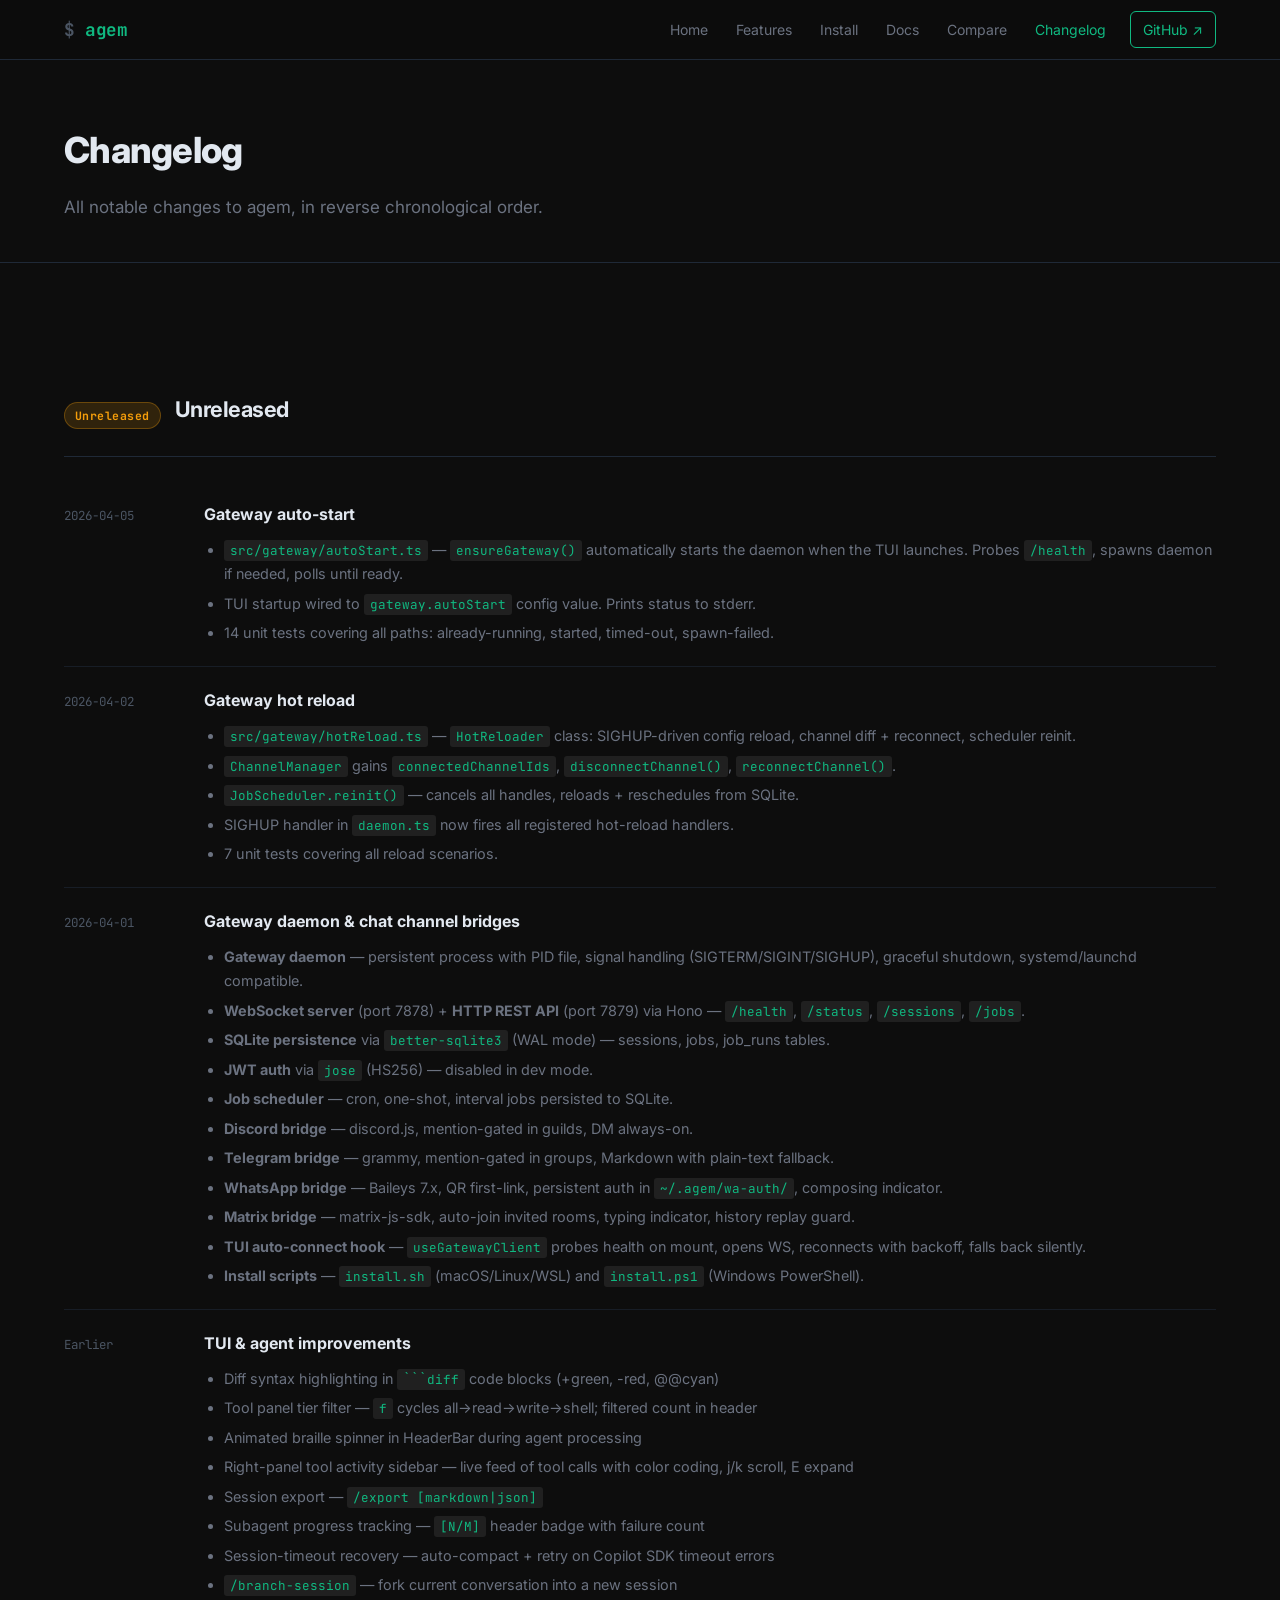
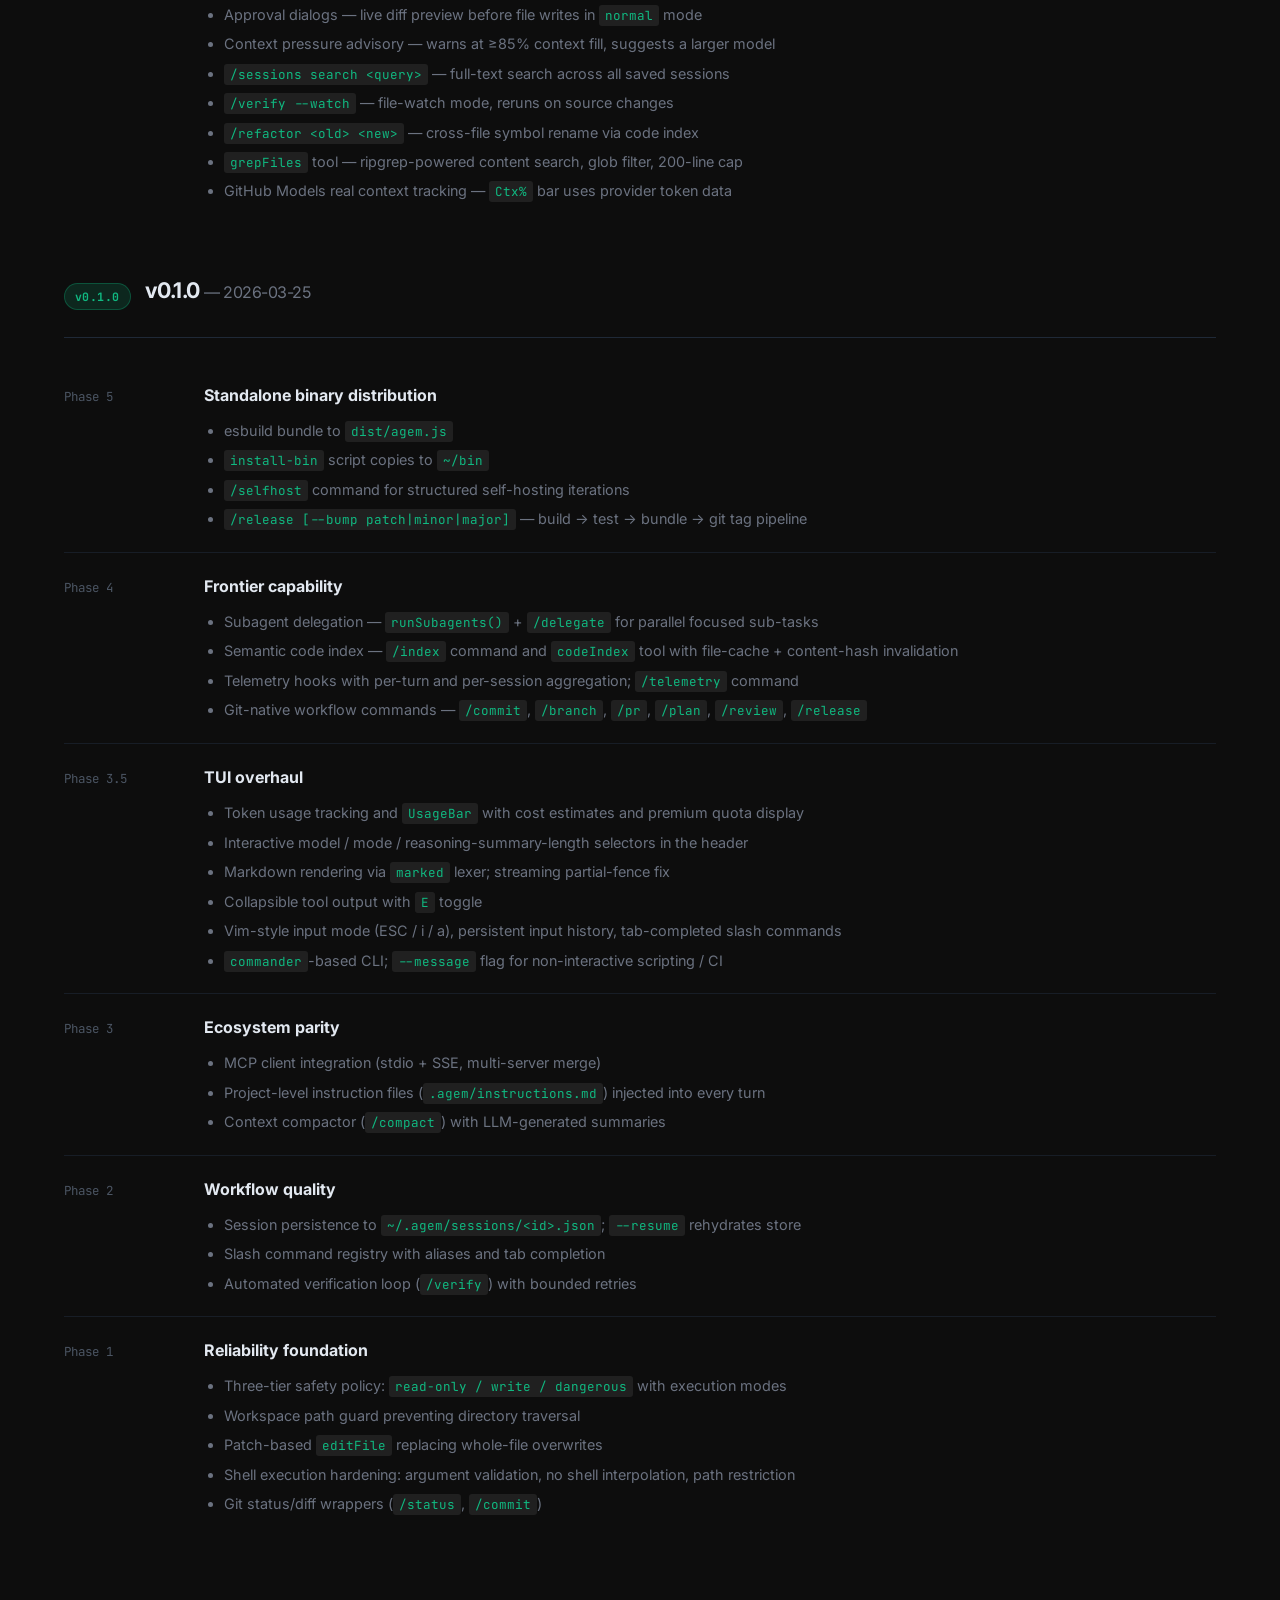
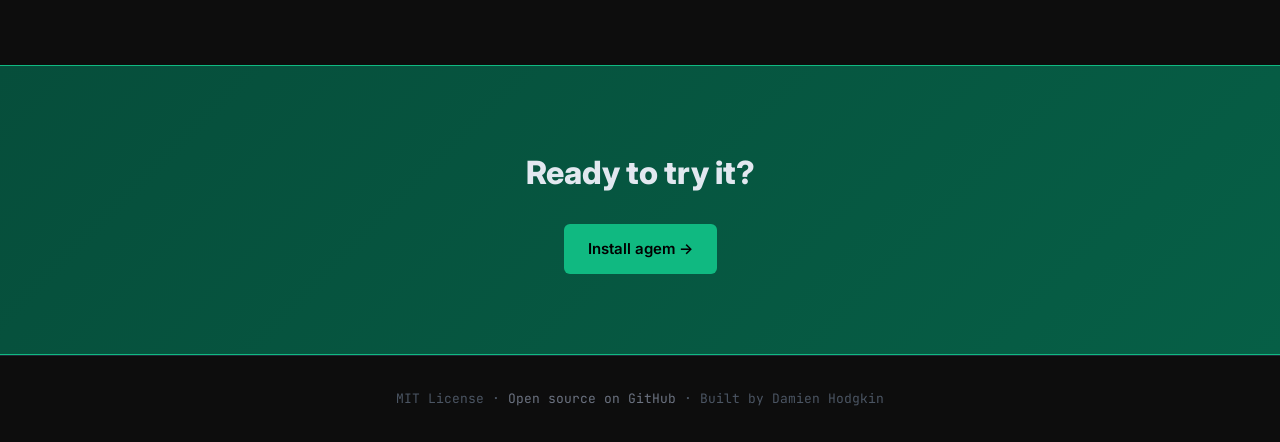
==== changelog.html @ 3830a820 "feat: initial site build" ====
<!DOCTYPE html>
<html lang="en">
<head>
  <meta charset="UTF-8">
  <meta name="viewport" content="width=device-width, initial-scale=1.0">
  <title>agem — Changelog</title>
  <meta name="description" content="What's new in agem — release notes and changelog.">
  <link rel="preconnect" href="https://fonts.googleapis.com">
  <link rel="preconnect" href="https://fonts.gstatic.com" crossorigin>
  <link href="https://fonts.googleapis.com/css2?family=Inter:wght@400;500;600;700;800&family=JetBrains+Mono:wght@400;600;700&display=swap" rel="stylesheet">
  <link rel="stylesheet" href="css/style.css">
</head>
<body>

<header>
  <div class="container">
    <a href="index.html" class="logo"><span class="dim">$</span> <span class="accent">agem</span></a>
    <button id="hamburger" aria-label="Toggle navigation"><span></span><span></span><span></span></button>
    <nav id="nav-menu">
      <a href="index.html">Home</a>
      <a href="features.html">Features</a>
      <a href="install.html">Install</a>
      <a href="docs.html">Docs</a>
      <a href="compare.html">Compare</a>
      <a href="changelog.html" class="active">Changelog</a>
      <a href="https://github.com/Purple-Druid/AgentEmerald" target="_blank" rel="noopener" class="gh-link">GitHub ↗</a>
    </nav>
  </div>
</header>

<main>
  <section class="page-hero">
    <div class="container">
      <h1>Changelog</h1>
      <p class="lead">All notable changes to agem, in reverse chronological order.</p>
    </div>
  </section>

  <section>
    <div class="container">
      <div class="changelog">

        <!-- Unreleased -->
        <div class="cl-version">
          <div class="cl-version-header">
            <span class="cl-badge unreleased">Unreleased</span>
            <h2>Unreleased</h2>
          </div>

          <div class="cl-entry">
            <div class="cl-date">2026-04-05</div>
            <div class="cl-content">
              <h3>Gateway auto-start</h3>
              <ul>
                <li><code>src/gateway/autoStart.ts</code> — <code>ensureGateway()</code> automatically starts the daemon when the TUI launches. Probes <code>/health</code>, spawns daemon if needed, polls until ready.</li>
                <li>TUI startup wired to <code>gateway.autoStart</code> config value. Prints status to stderr.</li>
                <li>14 unit tests covering all paths: already-running, started, timed-out, spawn-failed.</li>
              </ul>
            </div>
          </div>

          <div class="cl-entry">
            <div class="cl-date">2026-04-02</div>
            <div class="cl-content">
              <h3>Gateway hot reload</h3>
              <ul>
                <li><code>src/gateway/hotReload.ts</code> — <code>HotReloader</code> class: SIGHUP-driven config reload, channel diff + reconnect, scheduler reinit.</li>
                <li><code>ChannelManager</code> gains <code>connectedChannelIds</code>, <code>disconnectChannel()</code>, <code>reconnectChannel()</code>.</li>
                <li><code>JobScheduler.reinit()</code> — cancels all handles, reloads + reschedules from SQLite.</li>
                <li>SIGHUP handler in <code>daemon.ts</code> now fires all registered hot-reload handlers.</li>
                <li>7 unit tests covering all reload scenarios.</li>
              </ul>
            </div>
          </div>

          <div class="cl-entry">
            <div class="cl-date">2026-04-01</div>
            <div class="cl-content">
              <h3>Gateway daemon &amp; chat channel bridges</h3>
              <ul>
                <li><strong>Gateway daemon</strong> — persistent process with PID file, signal handling (SIGTERM/SIGINT/SIGHUP), graceful shutdown, systemd/launchd compatible.</li>
                <li><strong>WebSocket server</strong> (port 7878) + <strong>HTTP REST API</strong> (port 7879) via Hono — <code>/health</code>, <code>/status</code>, <code>/sessions</code>, <code>/jobs</code>.</li>
                <li><strong>SQLite persistence</strong> via <code>better-sqlite3</code> (WAL mode) — sessions, jobs, job_runs tables.</li>
                <li><strong>JWT auth</strong> via <code>jose</code> (HS256) — disabled in dev mode.</li>
                <li><strong>Job scheduler</strong> — cron, one-shot, interval jobs persisted to SQLite.</li>
                <li><strong>Discord bridge</strong> — discord.js, mention-gated in guilds, DM always-on.</li>
                <li><strong>Telegram bridge</strong> — grammy, mention-gated in groups, Markdown with plain-text fallback.</li>
                <li><strong>WhatsApp bridge</strong> — Baileys 7.x, QR first-link, persistent auth in <code>~/.agem/wa-auth/</code>, composing indicator.</li>
                <li><strong>Matrix bridge</strong> — matrix-js-sdk, auto-join invited rooms, typing indicator, history replay guard.</li>
                <li><strong>TUI auto-connect hook</strong> — <code>useGatewayClient</code> probes health on mount, opens WS, reconnects with backoff, falls back silently.</li>
                <li><strong>Install scripts</strong> — <code>install.sh</code> (macOS/Linux/WSL) and <code>install.ps1</code> (Windows PowerShell).</li>
              </ul>
            </div>
          </div>

          <div class="cl-entry">
            <div class="cl-date">Earlier</div>
            <div class="cl-content">
              <h3>TUI &amp; agent improvements</h3>
              <ul>
                <li>Diff syntax highlighting in <code>```diff</code> code blocks (+green, -red, @@cyan)</li>
                <li>Tool panel tier filter — <code>f</code> cycles all→read→write→shell; filtered count in header</li>
                <li>Animated braille spinner in HeaderBar during agent processing</li>
                <li>Right-panel tool activity sidebar — live feed of tool calls with color coding, j/k scroll, E expand</li>
                <li>Session export — <code>/export [markdown|json]</code></li>
                <li>Subagent progress tracking — <code>[N/M]</code> header badge with failure count</li>
                <li>Session-timeout recovery — auto-compact + retry on Copilot SDK timeout errors</li>
                <li><code>/branch-session</code> — fork current conversation into a new session</li>
                <li>Approval dialogs — live diff preview before file writes in <code>normal</code> mode</li>
                <li>Context pressure advisory — warns at ≥85% context fill, suggests a larger model</li>
                <li><code>/sessions search &lt;query&gt;</code> — full-text search across all saved sessions</li>
                <li><code>/verify --watch</code> — file-watch mode, reruns on source changes</li>
                <li><code>/refactor &lt;old&gt; &lt;new&gt;</code> — cross-file symbol rename via code index</li>
                <li><code>grepFiles</code> tool — ripgrep-powered content search, glob filter, 200-line cap</li>
                <li>GitHub Models real context tracking — <code>Ctx%</code> bar uses provider token data</li>
              </ul>
            </div>
          </div>
        </div>

        <!-- v0.1.0 -->
        <div class="cl-version">
          <div class="cl-version-header">
            <span class="cl-badge release">v0.1.0</span>
            <h2>v0.1.0 <span class="cl-release-date">— 2026-03-25</span></h2>
          </div>

          <div class="cl-entry">
            <div class="cl-date">Phase 5</div>
            <div class="cl-content">
              <h3>Standalone binary distribution</h3>
              <ul>
                <li>esbuild bundle to <code>dist/agem.js</code></li>
                <li><code>install-bin</code> script copies to <code>~/bin</code></li>
                <li><code>/selfhost</code> command for structured self-hosting iterations</li>
                <li><code>/release [--bump patch|minor|major]</code> — build → test → bundle → git tag pipeline</li>
              </ul>
            </div>
          </div>

          <div class="cl-entry">
            <div class="cl-date">Phase 4</div>
            <div class="cl-content">
              <h3>Frontier capability</h3>
              <ul>
                <li>Subagent delegation — <code>runSubagents()</code> + <code>/delegate</code> for parallel focused sub-tasks</li>
                <li>Semantic code index — <code>/index</code> command and <code>codeIndex</code> tool with file-cache + content-hash invalidation</li>
                <li>Telemetry hooks with per-turn and per-session aggregation; <code>/telemetry</code> command</li>
                <li>Git-native workflow commands — <code>/commit</code>, <code>/branch</code>, <code>/pr</code>, <code>/plan</code>, <code>/review</code>, <code>/release</code></li>
              </ul>
            </div>
          </div>

          <div class="cl-entry">
            <div class="cl-date">Phase 3.5</div>
            <div class="cl-content">
              <h3>TUI overhaul</h3>
              <ul>
                <li>Token usage tracking and <code>UsageBar</code> with cost estimates and premium quota display</li>
                <li>Interactive model / mode / reasoning-summary-length selectors in the header</li>
                <li>Markdown rendering via <code>marked</code> lexer; streaming partial-fence fix</li>
                <li>Collapsible tool output with <code>E</code> toggle</li>
                <li>Vim-style input mode (ESC / i / a), persistent input history, tab-completed slash commands</li>
                <li><code>commander</code>-based CLI; <code>--message</code> flag for non-interactive scripting / CI</li>
              </ul>
            </div>
          </div>

          <div class="cl-entry">
            <div class="cl-date">Phase 3</div>
            <div class="cl-content">
              <h3>Ecosystem parity</h3>
              <ul>
                <li>MCP client integration (stdio + SSE, multi-server merge)</li>
                <li>Project-level instruction files (<code>.agem/instructions.md</code>) injected into every turn</li>
                <li>Context compactor (<code>/compact</code>) with LLM-generated summaries</li>
              </ul>
            </div>
          </div>

          <div class="cl-entry">
            <div class="cl-date">Phase 2</div>
            <div class="cl-content">
              <h3>Workflow quality</h3>
              <ul>
                <li>Session persistence to <code>~/.agem/sessions/&lt;id&gt;.json</code>; <code>--resume</code> rehydrates store</li>
                <li>Slash command registry with aliases and tab completion</li>
                <li>Automated verification loop (<code>/verify</code>) with bounded retries</li>
              </ul>
            </div>
          </div>

          <div class="cl-entry">
            <div class="cl-date">Phase 1</div>
            <div class="cl-content">
              <h3>Reliability foundation</h3>
              <ul>
                <li>Three-tier safety policy: <code>read-only / write / dangerous</code> with execution modes</li>
                <li>Workspace path guard preventing directory traversal</li>
                <li>Patch-based <code>editFile</code> replacing whole-file overwrites</li>
                <li>Shell execution hardening: argument validation, no shell interpolation, path restriction</li>
                <li>Git status/diff wrappers (<code>/status</code>, <code>/commit</code>)</li>
              </ul>
            </div>
          </div>
        </div>

      </div>
    </div>
  </section>
</main>

<div class="cta-band">
  <div class="container">
    <h2>Ready to try it?</h2>
    <a href="install.html" class="btn btn-primary">Install agem →</a>
  </div>
</div>

<footer>
  <div class="container">
    MIT License · <a href="https://github.com/Purple-Druid/AgentEmerald" target="_blank" rel="noopener">Open source on GitHub</a> · Built by Damien Hodgkin
  </div>
</footer>

<script src="js/main.js"></script>
</body>
</html>
---- css/style.css ----
/* ============================================================
   AGEM SITE — style.css
   ============================================================ */

/* --- Reset & Base ------------------------------------------ */
*, *::before, *::after { box-sizing: border-box; margin: 0; padding: 0; }

:root {
  --bg:          #0d0d0d;
  --bg-card:     #111111;
  --bg-code:     #111827;
  --bg-code-alt: #1a1a2e;
  --border:      #1f2937;
  --text:        #e2e8f0;
  --text-muted:  #6b7280;
  --text-dim:    #4b5563;
  --accent:      #10b981;
  --accent-hover:#059669;
  --danger:      #ef4444;
  --warn:        #f59e0b;
  --info:        #3b82f6;

  --font-body:  'Inter', system-ui, sans-serif;
  --font-mono:  'JetBrains Mono', 'Fira Code', monospace;

  --radius:     6px;
  --radius-lg:  10px;
  --shadow:     0 4px 24px rgba(0,0,0,.5);
  --header-h:   60px;
}

html { scroll-behavior: smooth; font-size: 16px; }

body {
  background: var(--bg);
  color: var(--text);
  font-family: var(--font-body);
  line-height: 1.7;
  -webkit-font-smoothing: antialiased;
}

/* --- Utility ---------------------------------------------- */
.container { max-width: 1200px; margin: 0 auto; padding: 0 24px; }
.accent    { color: var(--accent); }
.dim       { color: var(--text-dim); }
.muted     { color: var(--text-muted); }
.mono      { font-family: var(--font-mono); }

/* --- Header ----------------------------------------------- */
header {
  position: sticky;
  top: 0;
  z-index: 100;
  height: var(--header-h);
  background: rgba(13,13,13,.85);
  backdrop-filter: blur(12px);
  -webkit-backdrop-filter: blur(12px);
  border-bottom: 1px solid var(--border);
}

header .container {
  display: flex;
  align-items: center;
  justify-content: space-between;
  height: 100%;
}

.logo {
  font-family: var(--font-mono);
  font-size: 1.1rem;
  font-weight: 700;
  text-decoration: none;
  color: var(--text);
  letter-spacing: -.5px;
}

nav#nav-menu {
  display: flex;
  align-items: center;
  gap: 4px;
}

nav#nav-menu a {
  color: var(--text-muted);
  text-decoration: none;
  font-size: .875rem;
  padding: 6px 12px;
  border-radius: var(--radius);
  transition: color .15s, background .15s;
}

nav#nav-menu a:hover { color: var(--text); background: rgba(255,255,255,.06); }
nav#nav-menu a.active { color: var(--accent); }
nav#nav-menu a.gh-link {
  color: var(--accent);
  border: 1px solid var(--accent);
  margin-left: 8px;
}
nav#nav-menu a.gh-link:hover {
  background: var(--accent);
  color: #000;
}

/* Hamburger */
#hamburger {
  display: none;
  flex-direction: column;
  gap: 5px;
  background: none;
  border: none;
  cursor: pointer;
  padding: 8px;
}
#hamburger span {
  display: block;
  width: 22px;
  height: 2px;
  background: var(--text);
  border-radius: 2px;
  transition: all .2s;
}

/* --- Hero -------------------------------------------------- */
.hero {
  padding: 100px 0 80px;
  text-align: center;
}

.hero h1 {
  font-size: clamp(2rem, 5vw, 3.4rem);
  font-weight: 800;
  line-height: 1.15;
  letter-spacing: -1.5px;
  margin-bottom: 24px;
  max-width: 820px;
  margin-left: auto;
  margin-right: auto;
}

.hero p.lead {
  font-size: 1.125rem;
  color: var(--text-muted);
  max-width: 640px;
  margin: 0 auto 40px;
  line-height: 1.75;
}

.hero-actions {
  display: flex;
  gap: 16px;
  justify-content: center;
  flex-wrap: wrap;
  margin-bottom: 24px;
}

/* --- Buttons ----------------------------------------------- */
.btn {
  display: inline-flex;
  align-items: center;
  gap: 8px;
  padding: 12px 24px;
  border-radius: var(--radius);
  font-size: .9375rem;
  font-weight: 600;
  text-decoration: none;
  cursor: pointer;
  border: none;
  transition: all .15s;
}

.btn-primary {
  background: var(--accent);
  color: #000;
}
.btn-primary:hover { background: var(--accent-hover); transform: translateY(-1px); }

.btn-outline {
  background: transparent;
  color: var(--text);
  border: 1px solid var(--border);
}
.btn-outline:hover { border-color: var(--accent); color: var(--accent); transform: translateY(-1px); }

/* --- Trust bar --------------------------------------------- */
.trust-bar {
  font-size: .8125rem;
  color: var(--text-dim);
  text-align: center;
  margin-top: 8px;
  font-family: var(--font-mono);
  letter-spacing: .5px;
}

/* --- Install block (hero) ---------------------------------- */
.install-block {
  max-width: 640px;
  margin: 0 auto 32px;
}
.install-block pre {
  background: var(--bg-code);
  border: 1px solid var(--border);
  border-radius: var(--radius-lg);
  padding: 18px 24px;
  font-family: var(--font-mono);
  font-size: .9rem;
  color: var(--accent);
  text-align: left;
  overflow-x: auto;
}

/* --- Code blocks ------------------------------------------- */
pre {
  background: var(--bg-code);
  border: 1px solid var(--border);
  border-radius: var(--radius);
  padding: 16px 20px;
  overflow-x: auto;
  font-family: var(--font-mono);
  font-size: .85rem;
  line-height: 1.6;
  position: relative;
}

code {
  font-family: var(--font-mono);
  font-size: .875em;
  background: rgba(255,255,255,.08);
  padding: 2px 6px;
  border-radius: 3px;
  color: var(--accent);
}

pre code {
  background: transparent;
  padding: 0;
  font-size: inherit;
  color: var(--text);
}

/* --- Copy button ------------------------------------------- */
.copy-btn {
  position: absolute;
  top: 10px;
  right: 10px;
  background: rgba(255,255,255,.08);
  border: 1px solid var(--border);
  color: var(--text-muted);
  font-family: var(--font-mono);
  font-size: .75rem;
  padding: 4px 10px;
  border-radius: 4px;
  cursor: pointer;
  transition: all .15s;
}
.copy-btn:hover { background: var(--accent); color: #000; border-color: var(--accent); }

/* --- Sections --------------------------------------------- */
section {
  padding: 80px 0;
  border-bottom: 1px solid var(--border);
}
section:last-of-type { border-bottom: none; }

section h2 {
  font-size: 1.75rem;
  font-weight: 700;
  margin-bottom: 12px;
  letter-spacing: -.5px;
}

section .section-desc {
  color: var(--text-muted);
  max-width: 640px;
  margin-bottom: 40px;
  font-size: 1rem;
}

/* --- Feature grid ------------------------------------------ */
.feature-grid {
  display: grid;
  grid-template-columns: repeat(3, 1fr);
  gap: 20px;
}

.feature-card {
  background: var(--bg-card);
  border: 1px solid var(--border);
  border-radius: var(--radius-lg);
  padding: 28px;
  transition: transform .2s, border-color .2s, box-shadow .2s;
}
.feature-card:hover {
  transform: translateY(-4px);
  border-color: var(--accent);
  box-shadow: 0 8px 32px rgba(16,185,129,.12);
}

.feature-card .icon { font-size: 2rem; margin-bottom: 14px; display: block; }
.feature-card h3 { font-size: 1.05rem; font-weight: 700; margin-bottom: 8px; }
.feature-card p { font-size: .9rem; color: var(--text-muted); line-height: 1.65; }

/* --- Tables ----------------------------------------------- */
.table-wrap { overflow-x: auto; border-radius: var(--radius-lg); border: 1px solid var(--border); }

table {
  width: 100%;
  border-collapse: collapse;
  font-size: .9rem;
}

table thead {
  position: sticky;
  top: var(--header-h);
  background: #161616;
  z-index: 2;
}

table th {
  padding: 14px 18px;
  text-align: left;
  font-family: var(--font-mono);
  font-size: .8rem;
  color: var(--text-muted);
  text-transform: uppercase;
  letter-spacing: .05em;
  border-bottom: 1px solid var(--border);
}

table td {
  padding: 12px 18px;
  border-bottom: 1px solid rgba(31,41,55,.5);
  vertical-align: middle;
}

table tbody tr:last-child td { border-bottom: none; }
table tbody tr:nth-child(even) { background: rgba(255,255,255,.02); }
table tbody tr:hover { background: rgba(16,185,129,.05); }

/* centered cell (badges) */
table td.center { text-align: center; }

/* --- Badges ----------------------------------------------- */
.badge { font-size: 1.1rem; }

/* --- Risk tier badges ------------------------------------- */
.risk-read  { color: var(--info);   font-family: var(--font-mono); font-size:.78rem; font-weight:600; }
.risk-write { color: var(--warn);   font-family: var(--font-mono); font-size:.78rem; font-weight:600; }
.risk-danger{ color: var(--danger); font-family: var(--font-mono); font-size:.78rem; font-weight:600; }

/* --- Comparison table ------------------------------------- */
.compare-table th:first-child,
.compare-table td:first-child { min-width: 220px; }

.compare-table .cat-row td {
  background: rgba(16,185,129,.06);
  color: var(--accent);
  font-weight: 700;
  font-family: var(--font-mono);
  font-size: .78rem;
  text-transform: uppercase;
  letter-spacing: .08em;
  padding: 8px 18px;
}

/* --- CTA band --------------------------------------------- */
.cta-band {
  background: linear-gradient(135deg, #064e3b 0%, #065f46 100%);
  border-top: 1px solid var(--accent);
  border-bottom: 1px solid var(--accent);
  padding: 80px 0;
  text-align: center;
}
.cta-band h2 { font-size: 2rem; font-weight: 800; margin-bottom: 24px; }

/* --- Features page sections ----------------------------- */
.features-section {
  padding: 64px 0;
  border-bottom: 1px solid var(--border);
}
.features-section .section-header {
  display: flex;
  align-items: flex-start;
  gap: 20px;
  margin-bottom: 24px;
}
.features-section .section-icon { font-size: 2.5rem; line-height: 1; }
.features-section h2 { font-size: 1.5rem; font-weight: 700; margin-bottom: 8px; }
.features-section p { color: var(--text-muted); max-width: 680px; margin-bottom: 20px; }
.features-section ul { list-style: none; padding: 0; display: flex; flex-direction: column; gap: 8px; }
.features-section ul li {
  padding-left: 24px;
  position: relative;
  color: var(--text-muted);
  font-size: .9375rem;
}
.features-section ul li::before { content: '→'; position: absolute; left: 0; color: var(--accent); font-family: var(--font-mono); }

/* --- Docs layout ------------------------------------------ */
.docs-layout {
  display: grid;
  grid-template-columns: 240px 1fr;
  gap: 48px;
  align-items: start;
}

.docs-sidebar {
  position: sticky;
  top: calc(var(--header-h) + 24px);
  max-height: calc(100vh - var(--header-h) - 48px);
  overflow-y: auto;
  padding: 20px;
  background: var(--bg-card);
  border: 1px solid var(--border);
  border-radius: var(--radius-lg);
}

.docs-sidebar h3 {
  font-size: .75rem;
  text-transform: uppercase;
  letter-spacing: .1em;
  color: var(--text-dim);
  margin-bottom: 12px;
  font-family: var(--font-mono);
}

.docs-sidebar nav a {
  display: block;
  color: var(--text-muted);
  text-decoration: none;
  font-size: .875rem;
  padding: 6px 8px;
  border-radius: 4px;
  transition: all .15s;
  border-left: 2px solid transparent;
}
.docs-sidebar nav a:hover { color: var(--text); background: rgba(255,255,255,.04); }
.docs-sidebar nav a.active { color: var(--accent); border-left-color: var(--accent); background: rgba(16,185,129,.06); }

.docs-content section { padding: 48px 0; border-bottom: 1px solid var(--border); }
.docs-content section:last-child { border-bottom: none; }
.docs-content h2 { font-size: 1.5rem; font-weight: 700; margin-bottom: 12px; }
.docs-content h3 { font-size: 1.125rem; font-weight: 700; margin: 28px 0 12px; color: var(--accent); }
.docs-content p { color: var(--text-muted); margin-bottom: 16px; }
.docs-content ul { padding-left: 20px; color: var(--text-muted); display: flex; flex-direction: column; gap: 6px; margin-bottom: 16px; }
.docs-content pre { margin-bottom: 20px; }

/* --- Install page ----------------------------------------- */
.install-sections section { padding: 48px 0; border-bottom: 1px solid var(--border); }
.install-sections section:last-child { border-bottom: none; }
.install-sections h2 { font-size: 1.35rem; font-weight: 700; margin-bottom: 16px; }
.install-sections p { color: var(--text-muted); margin-bottom: 16px; }
.install-sections ol { padding-left: 20px; color: var(--text-muted); display: flex; flex-direction: column; gap: 12px; margin-bottom: 20px; }
.install-sections ul { padding-left: 20px; color: var(--text-muted); display: flex; flex-direction: column; gap: 8px; }

.step-block { display: flex; flex-direction: column; gap: 12px; }
.step-label { font-size: .8rem; font-family: var(--font-mono); color: var(--text-dim); margin-bottom: 4px; }

/* --- Changelog -------------------------------------------- */
.changelog-version {
  margin-bottom: 48px;
}
.version-header {
  display: flex;
  align-items: baseline;
  gap: 16px;
  margin-bottom: 24px;
  padding-bottom: 12px;
  border-bottom: 2px solid var(--border);
}
.version-tag {
  font-family: var(--font-mono);
  font-size: 1.25rem;
  font-weight: 700;
  color: var(--accent);
}
.version-date {
  font-family: var(--font-mono);
  font-size: .875rem;
  color: var(--text-muted);
}
.version-unreleased .version-tag { color: var(--warn); }

.changelog-entry {
  background: var(--bg-card);
  border: 1px solid var(--border);
  border-radius: var(--radius-lg);
  padding: 20px 24px;
  margin-bottom: 16px;
}
.changelog-entry .entry-date {
  font-family: var(--font-mono);
  font-size: .78rem;
  color: var(--text-dim);
  margin-bottom: 8px;
}
.changelog-entry h3 { font-size: 1rem; font-weight: 700; margin-bottom: 8px; }
.changelog-entry ul { list-style: disc; padding-left: 20px; color: var(--text-muted); font-size: .9rem; }
.changelog-entry ul li { margin-bottom: 4px; }

/* --- Compare page ----------------------------------------- */
.compare-intro { color: var(--text-muted); max-width: 680px; margin-bottom: 40px; font-size: 1rem; }
.why-agem { margin-top: 60px; }
.why-agem h2 { font-size: 1.5rem; font-weight: 700; margin-bottom: 16px; }
.why-agem p { color: var(--text-muted); max-width: 720px; margin-bottom: 12px; }
.why-agem ul { list-style: none; padding: 0; display: flex; flex-direction: column; gap: 10px; max-width: 720px; }
.why-agem ul li { padding-left: 24px; position: relative; color: var(--text-muted); }
.why-agem ul li::before { content: '✦'; position: absolute; left: 0; color: var(--accent); }

/* --- Page hero (inner pages) ------------------------------ */
.page-hero {
  padding: 60px 0 40px;
  border-bottom: 1px solid var(--border);
  margin-bottom: 0;
}
.page-hero h1 { font-size: 2.25rem; font-weight: 800; margin-bottom: 12px; letter-spacing: -.75px; }
.page-hero p { color: var(--text-muted); font-size: 1.0625rem; max-width: 600px; }

/* --- Footer ----------------------------------------------- */
footer {
  padding: 32px 0;
  border-top: 1px solid var(--border);
  text-align: center;
  color: var(--text-dim);
  font-size: .8125rem;
  font-family: var(--font-mono);
}
footer a { color: var(--text-muted); text-decoration: none; }
footer a:hover { color: var(--accent); }

/* --- Teaser comparison table (index) ---------------------- */
.compare-teaser { margin-top: 40px; }
.compare-teaser h2 { font-size: 1.35rem; font-weight: 700; margin-bottom: 8px; }
.compare-teaser .muted { margin-bottom: 24px; display: block; }
.compare-teaser .full-link { display: inline-block; margin-top: 16px; color: var(--accent); text-decoration: none; font-size: .9rem; font-weight: 600; }
.compare-teaser .full-link:hover { text-decoration: underline; }

/* --- Responsive ------------------------------------------- */
@media (max-width: 768px) {
  .feature-grid { grid-template-columns: 1fr 1fr; }
  .docs-layout { grid-template-columns: 1fr; }
  .docs-sidebar { position: static; max-height: none; }

  nav#nav-menu {
    display: none;
    flex-direction: column;
    position: absolute;
    top: var(--header-h);
    left: 0;
    right: 0;
    background: rgba(13,13,13,.97);
    border-bottom: 1px solid var(--border);
    padding: 12px 16px 20px;
    gap: 2px;
  }
  nav#nav-menu.open { display: flex; }
  nav#nav-menu a { width: 100%; padding: 10px 14px; }

  #hamburger { display: flex; }
  header { position: relative; }

  .hero { padding: 60px 0 48px; }
  .hero h1 { font-size: 1.75rem; }
  .page-hero h1 { font-size: 1.65rem; }
  section { padding: 48px 0; }
  .version-header { flex-direction: column; gap: 4px; }
}

@media (max-width: 480px) {
  .feature-grid { grid-template-columns: 1fr; }
  .hero-actions { flex-direction: column; align-items: center; }
  .btn { width: 100%; justify-content: center; }
  .container { padding: 0 16px; }
  .compare-table th:first-child,
  .compare-table td:first-child { min-width: 160px; }
}

/* --- Additional styles (compare, changelog, docs) --------- */

/* Highlight agem column in compare table */
.highlight-col { background: rgba(16,185,129,.05); }
.compare-table thead .highlight-col { background: rgba(16,185,129,.12); }

/* Category rows in compare table */
.category-row td {
  background: rgba(255,255,255,.03);
  color: var(--text-muted);
  font-size: .75rem;
  font-weight: 700;
  letter-spacing: .08em;
  text-transform: uppercase;
  padding: 8px 12px;
  border-top: 1px solid var(--border);
}

/* Table note */
.table-note { margin-top: 12px; font-size: .8125rem; }

/* Why grid (compare page) */
.why-grid {
  display: grid;
  grid-template-columns: repeat(2, 1fr);
  gap: 20px;
  margin-top: 24px;
}
.why-card {
  background: var(--bg-card);
  border: 1px solid var(--border);
  border-radius: var(--radius-lg);
  padding: 24px;
  transition: border-color .2s, transform .2s;
}
.why-card:hover { border-color: var(--accent); transform: translateY(-2px); }
.why-card h3 { font-size: 1rem; font-weight: 700; margin-bottom: 10px; }
.why-card p { color: var(--text-muted); font-size: .9rem; line-height: 1.6; }

/* Changelog new classes */
.changelog { display: flex; flex-direction: column; gap: 48px; padding: 48px 0; }

.cl-version { }
.cl-version-header {
  display: flex;
  align-items: center;
  gap: 14px;
  margin-bottom: 24px;
  padding-bottom: 16px;
  border-bottom: 1px solid var(--border);
}
.cl-version-header h2 { font-size: 1.35rem; font-weight: 700; }
.cl-release-date { color: var(--text-muted); font-weight: 400; font-size: 1rem; }

.cl-badge {
  font-family: var(--font-mono);
  font-size: .72rem;
  font-weight: 700;
  padding: 3px 10px;
  border-radius: 99px;
  letter-spacing: .04em;
}
.cl-badge.unreleased { background: rgba(245,158,11,.15); color: var(--warn); border: 1px solid rgba(245,158,11,.3); }
.cl-badge.release    { background: rgba(16,185,129,.15);  color: var(--accent); border: 1px solid rgba(16,185,129,.3); }

.cl-entry {
  display: grid;
  grid-template-columns: 120px 1fr;
  gap: 20px;
  padding: 20px 0;
  border-bottom: 1px solid rgba(31,41,55,.6);
}
.cl-entry:last-child { border-bottom: none; }
.cl-date {
  font-family: var(--font-mono);
  font-size: .78rem;
  color: var(--text-dim);
  padding-top: 4px;
  white-space: nowrap;
}
.cl-content h3 { font-size: 1rem; font-weight: 700; margin-bottom: 10px; }
.cl-content ul { list-style: disc; padding-left: 20px; color: var(--text-muted); font-size: .9rem; display: flex; flex-direction: column; gap: 5px; }

/* Docs nav groups */
.docs-nav-group { margin-bottom: 20px; }
.docs-nav-label {
  display: block;
  font-size: .7rem;
  font-weight: 700;
  letter-spacing: .1em;
  text-transform: uppercase;
  color: var(--text-dim);
  margin-bottom: 6px;
  padding-left: 12px;
}

/* Doc sections */
.doc-section { padding: 48px 0; border-bottom: 1px solid var(--border); }
.doc-section:last-child { border-bottom: none; }
.doc-section h1 { font-size: 2rem; font-weight: 800; margin-bottom: 8px; letter-spacing: -.5px; }
.doc-section h2 { font-size: 1.5rem; font-weight: 700; margin-bottom: 14px; }
.doc-section h3 { font-size: 1.1rem; font-weight: 700; margin: 28px 0 12px; color: var(--accent); }
.doc-section p { color: var(--text-muted); margin-bottom: 14px; }
.doc-section ul { padding-left: 20px; color: var(--text-muted); display: flex; flex-direction: column; gap: 5px; margin-bottom: 16px; }

/* Callout */
.callout {
  padding: 14px 18px;
  border-radius: var(--radius);
  font-size: .9rem;
  margin: 16px 0;
}
.callout.warning {
  background: rgba(245,158,11,.1);
  border: 1px solid rgba(245,158,11,.25);
  color: #fcd34d;
}

/* Responsive additions */
@media (max-width: 768px) {
  .why-grid { grid-template-columns: 1fr; }
  .cl-entry { grid-template-columns: 1fr; gap: 6px; }
  .cl-date { padding-top: 0; }
}
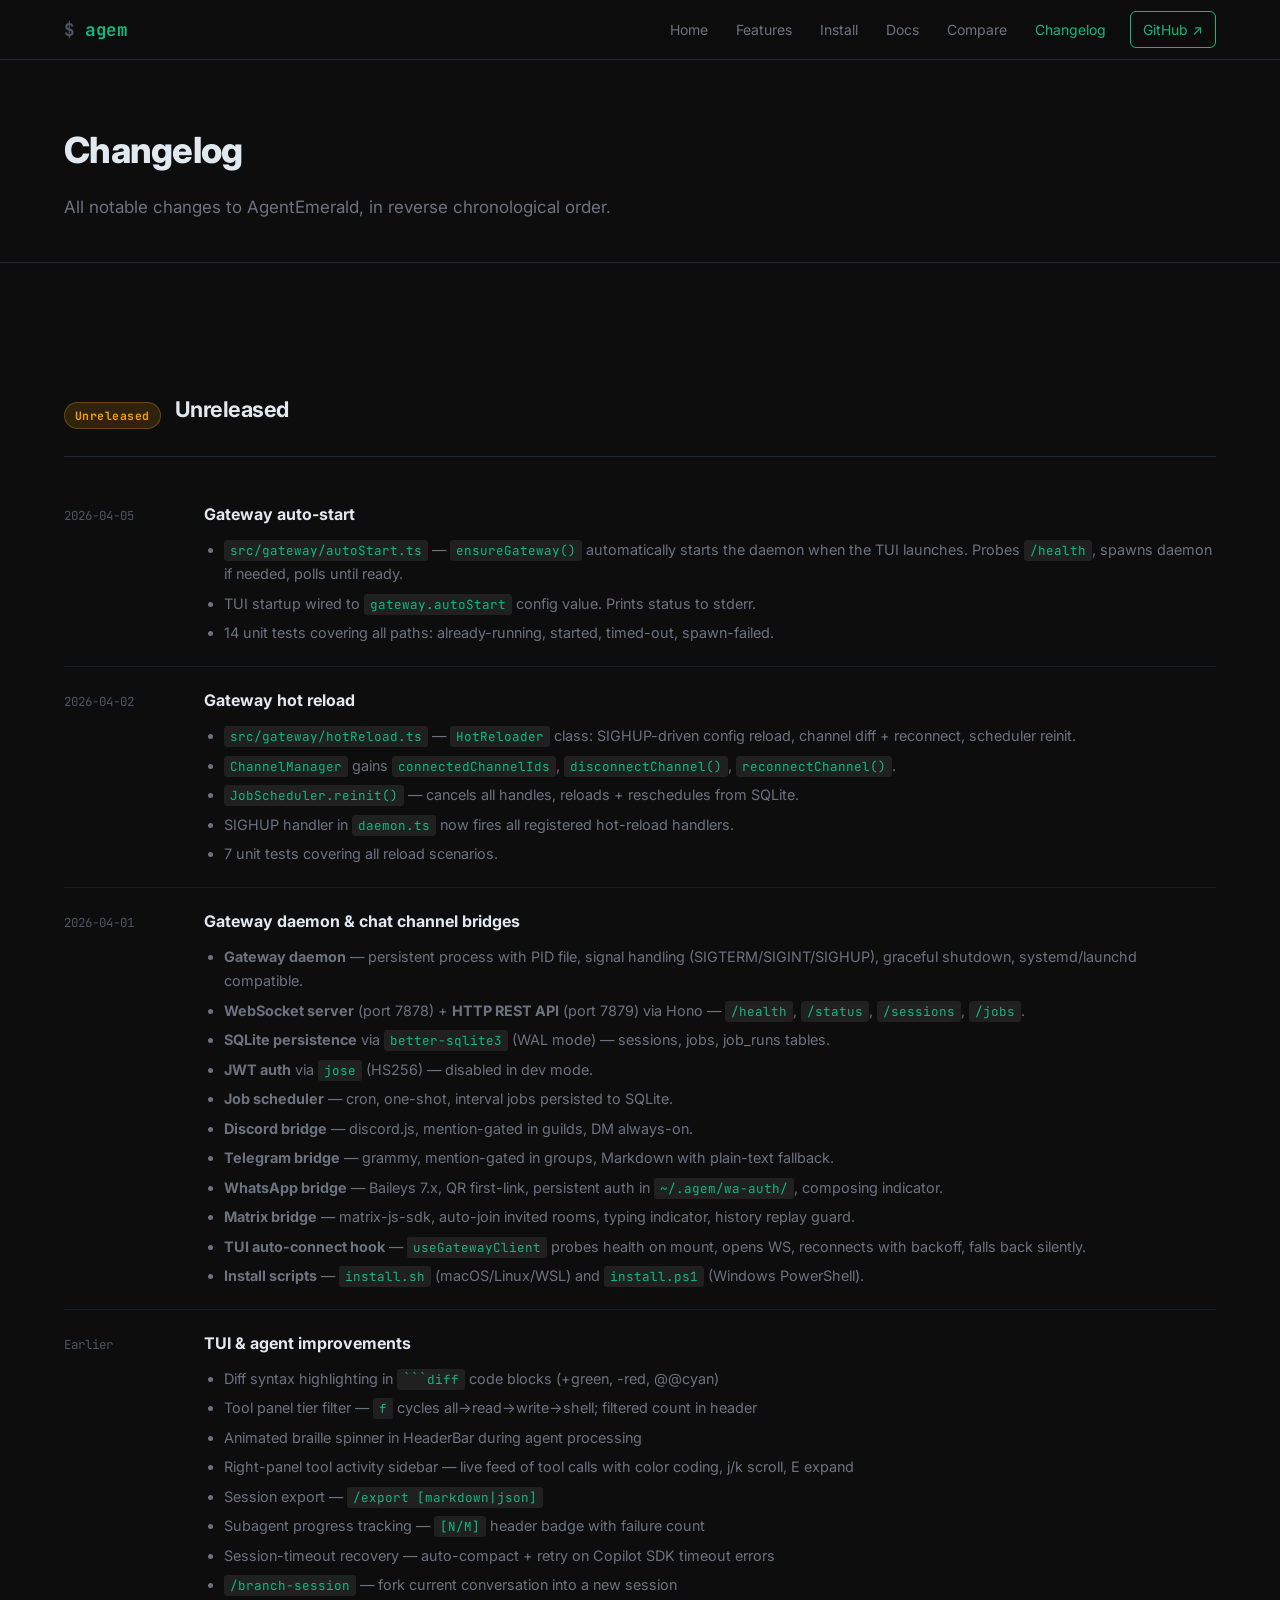
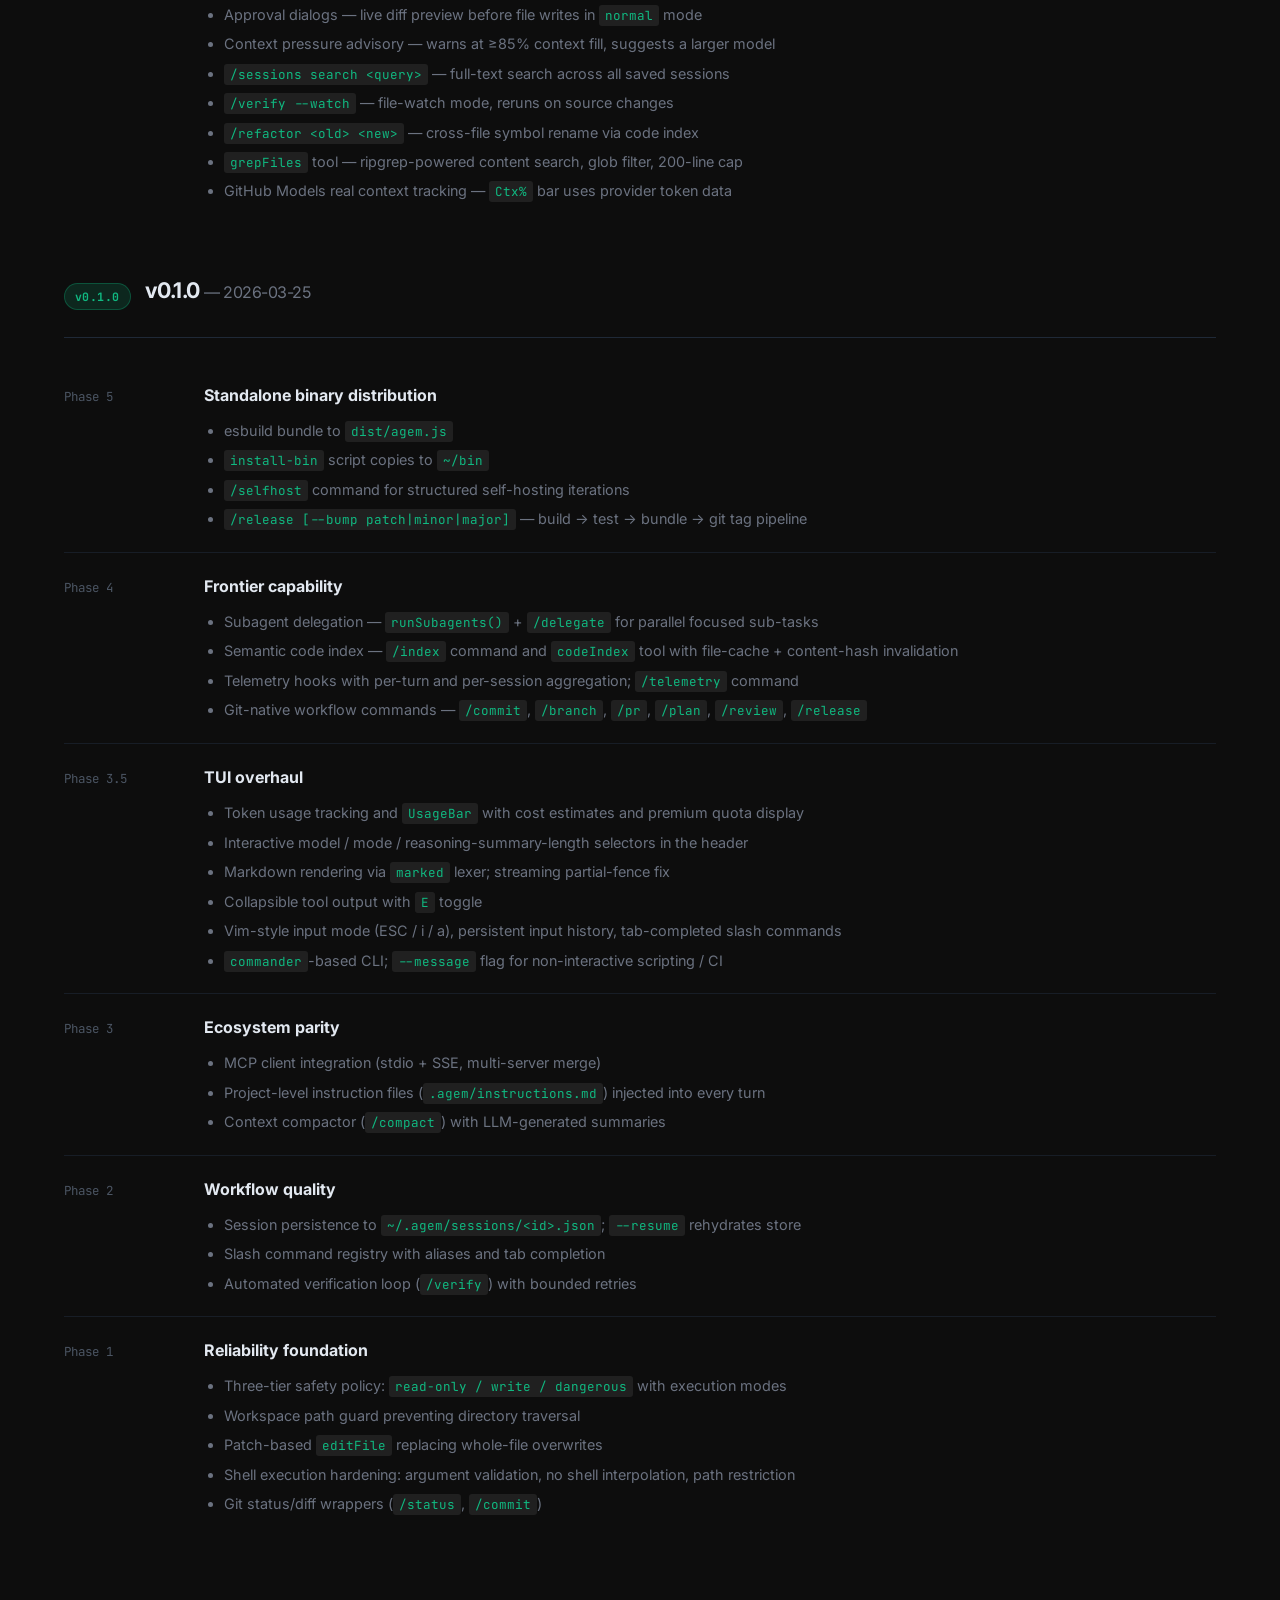
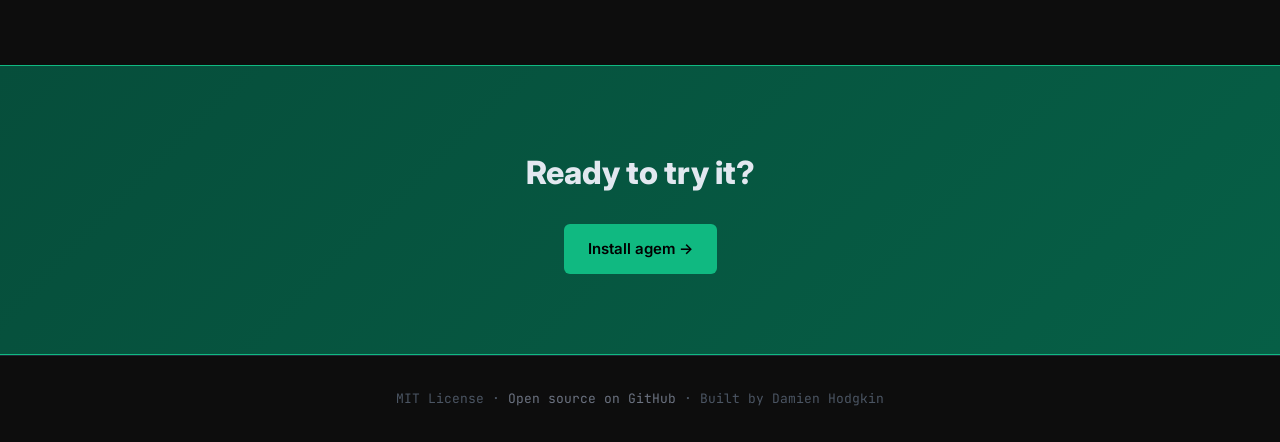
==== commit 643ef975: "Update references from 'agem' to 'AgentEmerald' across multiple HTML files" ====
--- a/changelog.html
+++ b/changelog.html
@@ -3,8 +3,8 @@
 <head>
   <meta charset="UTF-8">
   <meta name="viewport" content="width=device-width, initial-scale=1.0">
-  <title>agem — Changelog</title>
-  <meta name="description" content="What's new in agem — release notes and changelog.">
+  <title>AgentEmerald — Changelog</title>
+  <meta name="description" content="What's new in AgentEmerald — release notes and changelog.">
   <link rel="preconnect" href="https://fonts.googleapis.com">
   <link rel="preconnect" href="https://fonts.gstatic.com" crossorigin>
   <link href="https://fonts.googleapis.com/css2?family=Inter:wght@400;500;600;700;800&family=JetBrains+Mono:wght@400;600;700&display=swap" rel="stylesheet">
@@ -32,7 +32,7 @@
   <section class="page-hero">
     <div class="container">
       <h1>Changelog</h1>
-      <p class="lead">All notable changes to agem, in reverse chronological order.</p>
+      <p class="lead">All notable changes to AgentEmerald, in reverse chronological order.</p>
     </div>
   </section>
 
